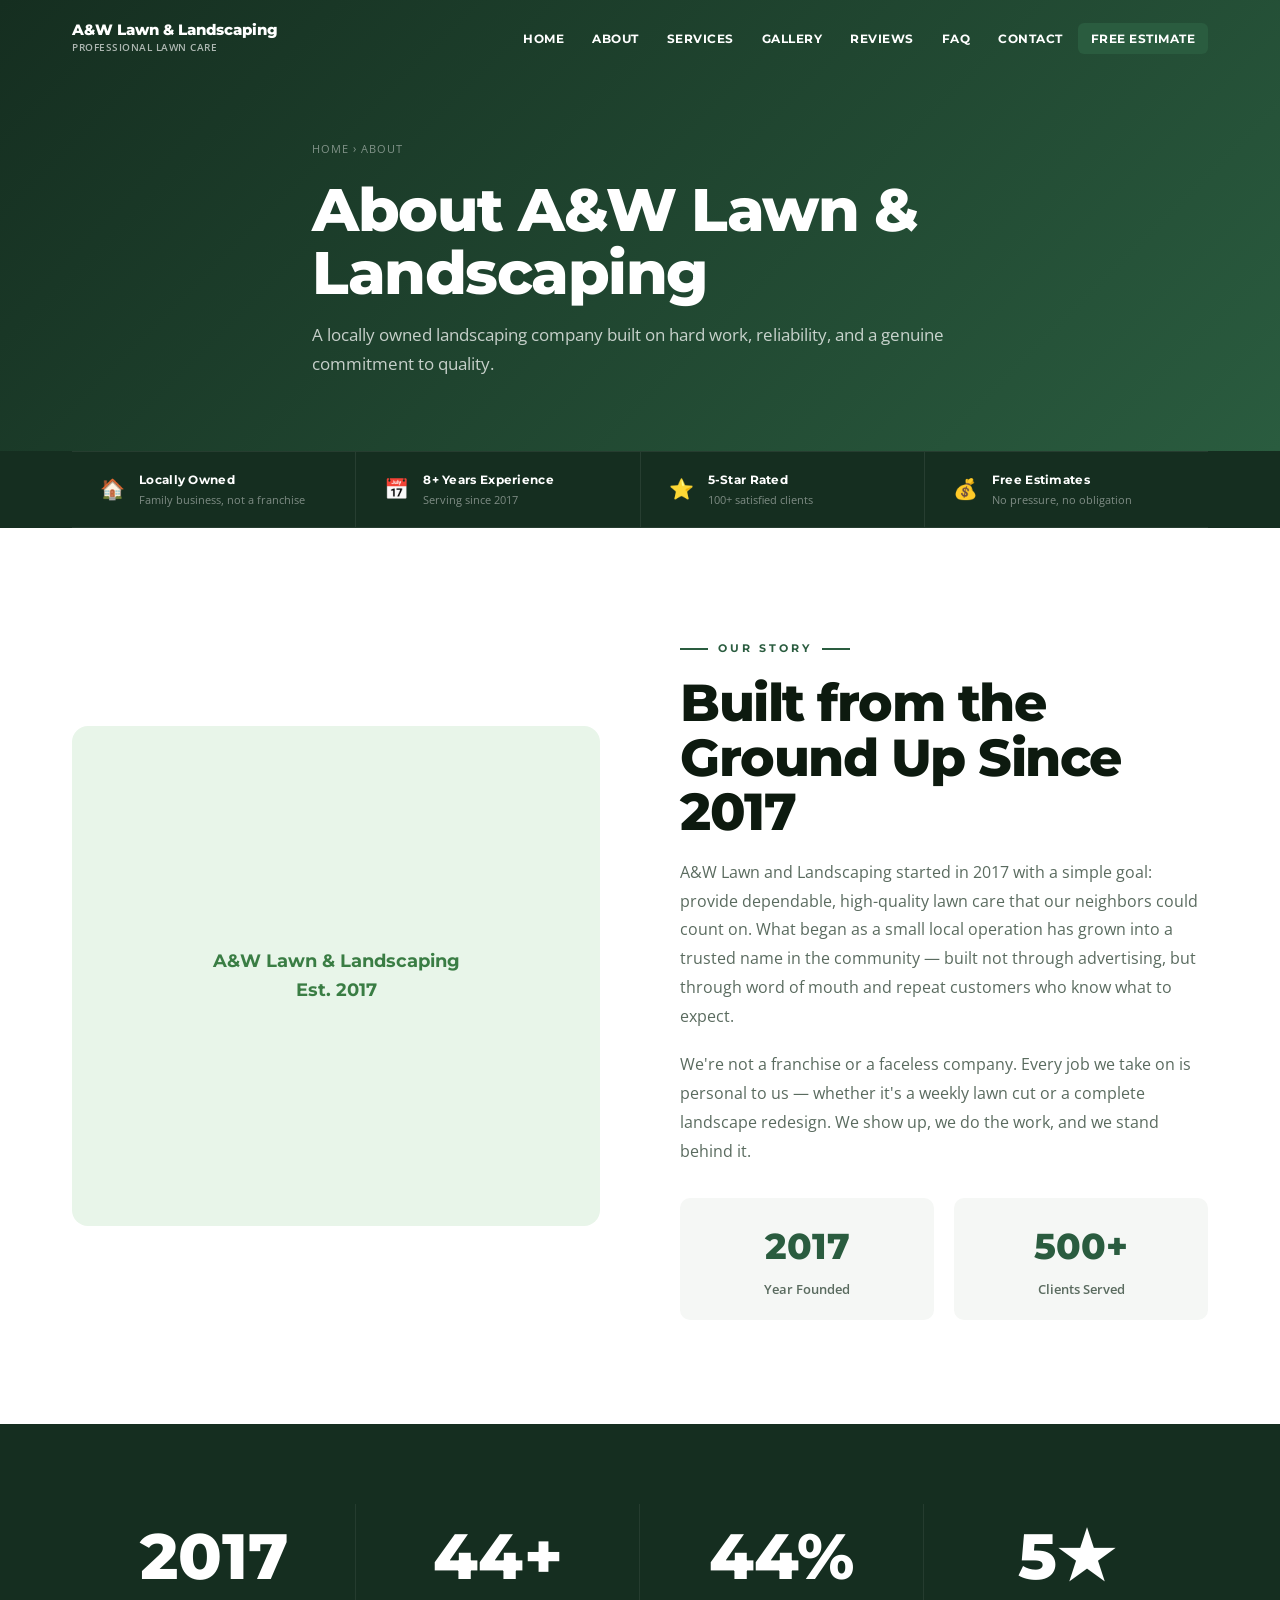
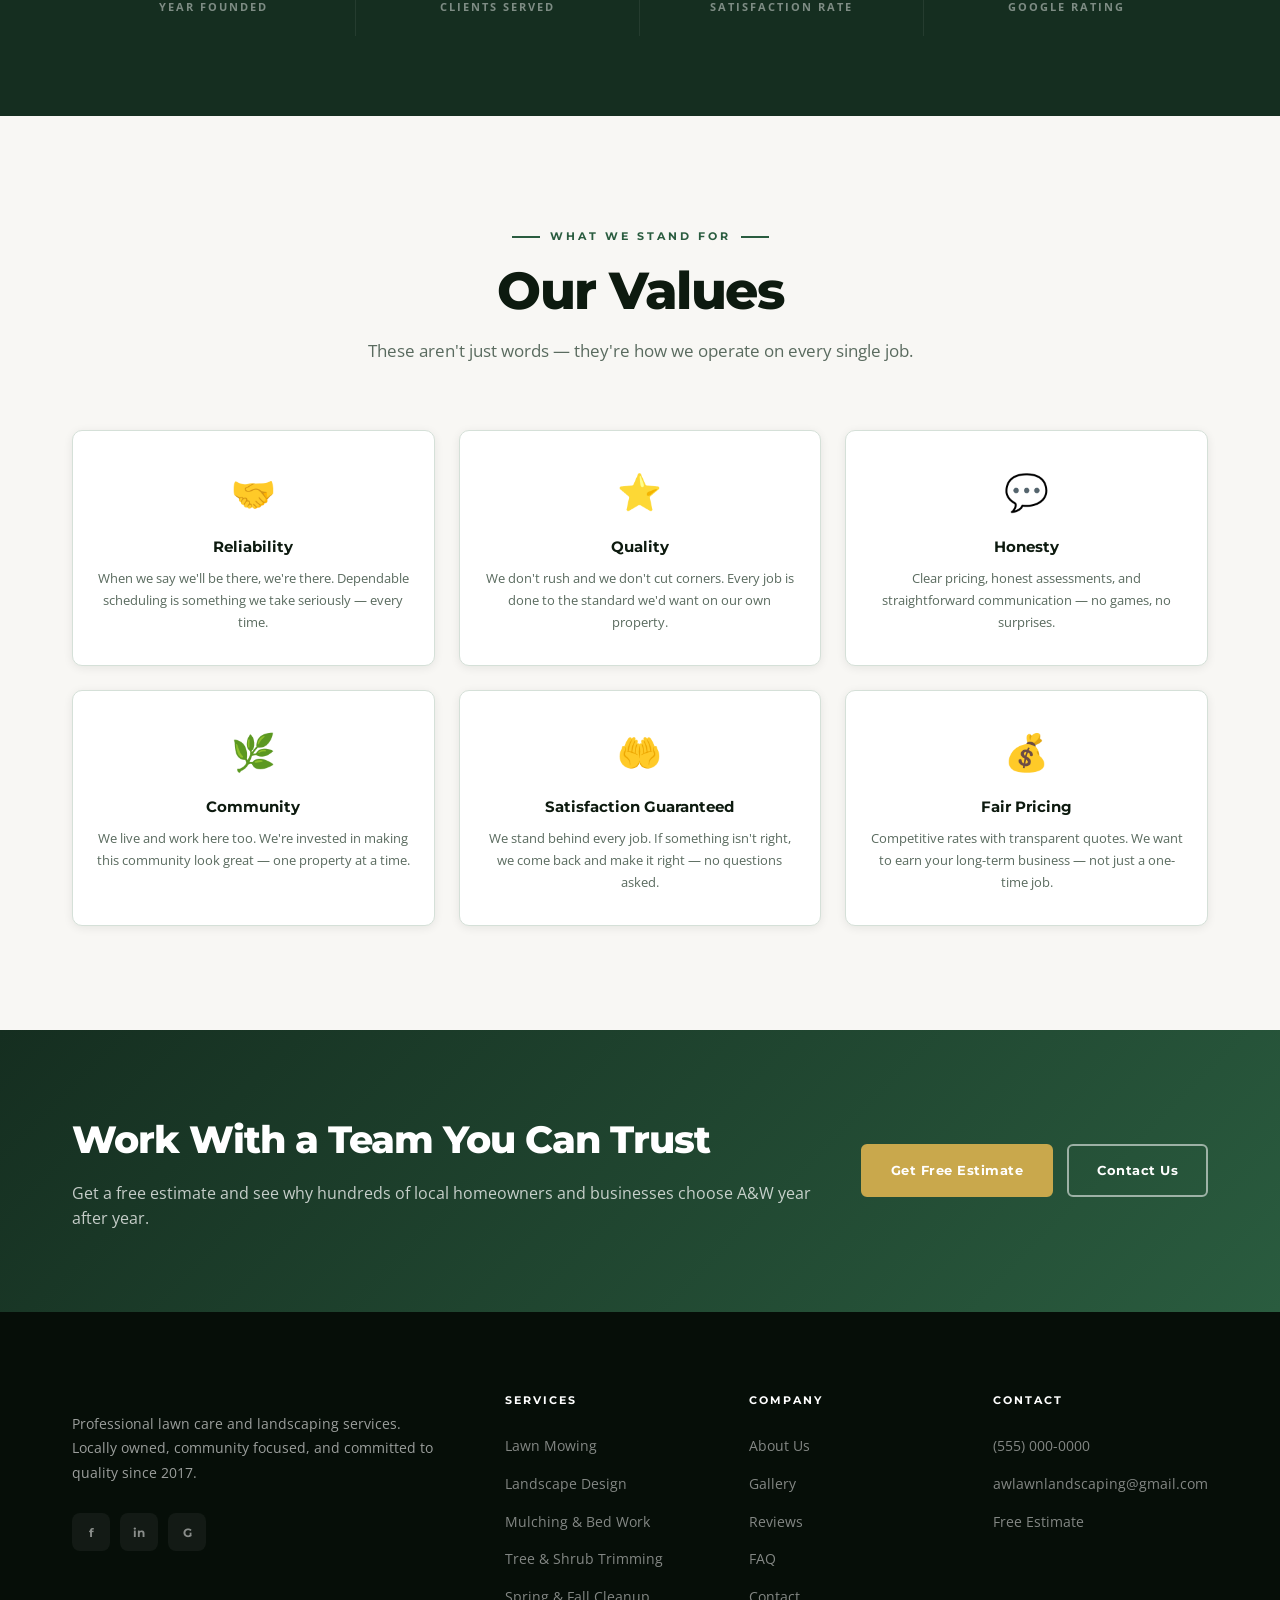
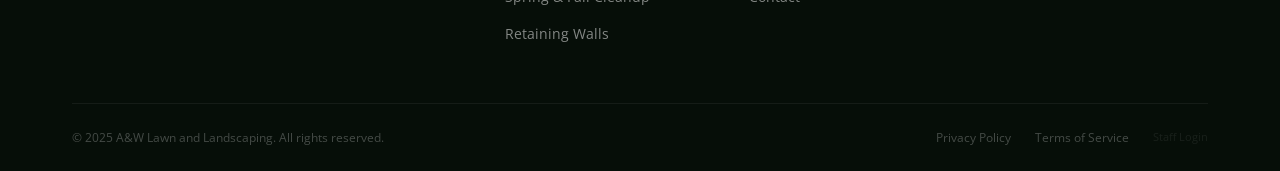
==== aw-lawn-landscaping/about.html @ e7211229 "Add files via upload" ====
<!DOCTYPE html>
<html lang="en">
<head>
  <meta charset="UTF-8"/><meta name="viewport" content="width=device-width, initial-scale=1.0"/>
  <meta name="description" content="Learn about A&W Lawn and Landscaping — locally owned and operated since 2017, serving our community with quality lawn care and landscaping."/>
  <title>About Us | A&W Lawn and Landscaping</title>
  <link rel="stylesheet" href="css/styles.css"/>
  <link rel="preconnect" href="https://fonts.googleapis.com"/>
  <link href="https://fonts.googleapis.com/css2?family=Montserrat:wght@400;500;600;700;800&family=Open+Sans:wght@400;500;600&display=swap" rel="stylesheet"/>
</head>
<body>
<nav class="navbar" id="navbar">
  <div class="nav-container">
    <a href="index.html" class="nav-logo"><img src="images/logo.png" alt="A&W Lawn and Landscaping" class="nav-logo-img" onerror="this.style.display='none'"/><div class="logo-text-wrap"><span class="logo-name">A&amp;W Lawn &amp; Landscaping</span><span class="logo-tagline">Professional Lawn Care</span></div></a>
    <button class="nav-toggle" id="navToggle"><span></span><span></span><span></span></button>
    <ul class="nav-links" id="navLinks">
      <li><a href="index.html">Home</a></li><li><a href="about.html">About</a></li>
      <li><a href="services.html">Services</a></li>
      <li><a href="gallery.html">Gallery</a></li><li><a href="testimonials.html">Reviews</a></li><li><a href="faq.html">FAQ</a></li><li><a href="contact.html">Contact</a></li>
      <li class="nav-cta-link"><a href="estimate.html">Free Estimate</a></li>
    </ul>
  </div>
</nav>

<section class="page-hero">
  <div class="container page-hero-inner">
    <div class="breadcrumb"><a href="index.html">Home</a> › <span>About</span></div>
    <h1>About A&amp;W Lawn &amp; Landscaping</h1>
    <p>A locally owned landscaping company built on hard work, reliability, and a genuine commitment to quality.</p>
  </div>
</section>

<!-- Trust Bar -->
<div class="trust-bar">
  <div class="container">
    <div class="trust-bar-inner">
      <div class="trust-item"><div class="trust-item-icon">🏠</div><div class="trust-item-text"><h4>Locally Owned</h4><p>Family business, not a franchise</p></div></div>
      <div class="trust-item"><div class="trust-item-icon">📅</div><div class="trust-item-text"><h4>8+ Years Experience</h4><p>Serving since 2017</p></div></div>
      <div class="trust-item"><div class="trust-item-icon">⭐</div><div class="trust-item-text"><h4>5-Star Rated</h4><p>100+ satisfied clients</p></div></div>
      <div class="trust-item"><div class="trust-item-icon">💰</div><div class="trust-item-text"><h4>Free Estimates</h4><p>No pressure, no obligation</p></div></div>
    </div>
  </div>
</div>

<!-- Our Story -->
<section class="section">
  <div class="container">
    <div class="about-grid">
      <div class="about-img" style="overflow:hidden;">
        <img src="images/shop.jpg" alt="A&W Lawn and Landscaping team" style="width:100%;height:100%;object-fit:cover;display:block;" onerror="this.parentElement.innerHTML='<div style=\'display:flex;align-items:center;justify-content:center;height:100%;background:#E8F5E9;color:#3A7D44;font-family:Montserrat,sans-serif;font-size:18px;font-weight:700;text-align:center;padding:24px;\'>A&amp;W Lawn &amp; Landscaping<br/>Est. 2017</div>'"/>
      </div>
      <div class="fade-up">
        <span class="section-label">Our Story</span>
        <h2 class="section-title">Built from the Ground Up Since 2017</h2>
        <p style="color:var(--gray-text);line-height:1.8;margin-bottom:20px;">A&amp;W Lawn and Landscaping started in 2017 with a simple goal: provide dependable, high-quality lawn care that our neighbors could count on. What began as a small local operation has grown into a trusted name in the community — built not through advertising, but through word of mouth and repeat customers who know what to expect.</p>
        <p style="color:var(--gray-text);line-height:1.8;margin-bottom:20px;">We're not a franchise or a faceless company. Every job we take on is personal to us — whether it's a weekly lawn cut or a complete landscape redesign. We show up, we do the work, and we stand behind it.</p>
        <div style="display:grid;grid-template-columns:1fr 1fr;gap:20px;margin-top:32px;">
          <div style="background:var(--gray-bg);border-radius:var(--radius);padding:20px;text-align:center;">
            <div style="font-family:var(--font-heading);font-size:36px;font-weight:800;color:var(--primary);">2017</div>
            <div style="font-size:13px;color:var(--gray-text);font-weight:600;margin-top:4px;">Year Founded</div>
          </div>
          <div style="background:var(--gray-bg);border-radius:var(--radius);padding:20px;text-align:center;">
            <div style="font-family:var(--font-heading);font-size:36px;font-weight:800;color:var(--primary);">500+</div>
            <div style="font-size:13px;color:var(--gray-text);font-weight:600;margin-top:4px;">Clients Served</div>
          </div>
        </div>
      </div>
    </div>
  </div>
</section>

<!-- Stats Strip -->
<div class="dark-stats-section">
  <div class="container">
    <div class="dark-stats-grid">
      <div class="dark-stat-item"><div class="dark-stat-num">2017</div><div class="dark-stat-label">Year Founded</div></div>
      <div class="dark-stat-item"><div class="dark-stat-num" data-target="100" data-suffix="+">100+</div><div class="dark-stat-label">Clients Served</div></div>
      <div class="dark-stat-item"><div class="dark-stat-num" data-target="100" data-suffix="%">100%</div><div class="dark-stat-label">Satisfaction Rate</div></div>
      <div class="dark-stat-item"><div class="dark-stat-num">5★</div><div class="dark-stat-label">Google Rating</div></div>
    </div>
  </div>
</div>

<!-- Values -->
<section class="section section-alt">
  <div class="container">
    <div class="text-center fade-up">
      <span class="section-label">What We Stand For</span>
      <h2 class="section-title">Our Values</h2>
      <p class="section-subtitle">These aren't just words — they're how we operate on every single job.</p>
    </div>
    <div class="values-grid">
      <div class="value-card fade-up"><div class="value-icon">🤝</div><h3>Reliability</h3><p>When we say we'll be there, we're there. Dependable scheduling is something we take seriously — every time.</p></div>
      <div class="value-card fade-up"><div class="value-icon">⭐</div><h3>Quality</h3><p>We don't rush and we don't cut corners. Every job is done to the standard we'd want on our own property.</p></div>
      <div class="value-card fade-up"><div class="value-icon">💬</div><h3>Honesty</h3><p>Clear pricing, honest assessments, and straightforward communication — no games, no surprises.</p></div>
      <div class="value-card fade-up"><div class="value-icon">🌿</div><h3>Community</h3><p>We live and work here too. We're invested in making this community look great — one property at a time.</p></div>
      <div class="value-card fade-up"><div class="value-icon">🤲</div><h3>Satisfaction Guaranteed</h3><p>We stand behind every job. If something isn't right, we come back and make it right — no questions asked.</p></div>
      <div class="value-card fade-up"><div class="value-icon">💰</div><h3>Fair Pricing</h3><p>Competitive rates with transparent quotes. We want to earn your long-term business — not just a one-time job.</p></div>
    </div>
  </div>
</section>

<!-- CTA -->
<section class="section estimate-banner">
  <div class="container">
    <div class="estimate-banner-inner">
      <div><h2>Work With a Team You Can Trust</h2><p>Get a free estimate and see why hundreds of local homeowners and businesses choose A&amp;W year after year.</p></div>
      <div class="estimate-banner-actions"><a href="estimate.html" class="btn btn-accent">Get Free Estimate</a><a href="contact.html" class="btn btn-outline-white">Contact Us</a></div>
    </div>
  </div>
</section>

<footer class="footer">
  <div class="container">
    <div class="footer-grid">
      <div class="footer-brand"><div class="nav-logo"><img src="images/logo.png" alt="A&W Lawn and Landscaping" class="footer-logo-img" onerror="this.style.display='none'"/></div><p>Professional lawn care and landscaping services. Locally owned, community focused, and committed to quality since 2017.</p><div class="footer-social"><a href="#" class="social-link">f</a><a href="#" class="social-link">in</a><a href="#" class="social-link">G</a></div></div>
      <div class="footer-col"><h4>Services</h4><ul class="footer-links"><li><a href="services.html">Lawn Mowing</a></li><li><a href="services.html">Landscape Design</a></li><li><a href="services.html">Mulching &amp; Bed Work</a></li><li><a href="services.html">Tree &amp; Shrub Trimming</a></li><li><a href="services.html">Spring &amp; Fall Cleanup</a></li><li><a href="services.html">Retaining Walls</a></li></ul></div>
      <div class="footer-col"><h4>Company</h4><ul class="footer-links"><li><a href="about.html">About Us</a></li><li><a href="gallery.html">Gallery</a></li><li><a href="testimonials.html">Reviews</a></li><li><a href="faq.html">FAQ</a></li><li><a href="contact.html">Contact</a></li></ul></div>
      <div class="footer-col"><h4>Contact</h4><ul class="footer-links"><li><a href="tel:5550000000">(555) 000-0000</a></li><li><a href="mailto:awlawnlandscaping@gmail.com">awlawnlandscaping@gmail.com</a></li><li><a href="estimate.html">Free Estimate</a></li></ul></div>
    </div>
    <div class="footer-bottom"><span>© 2025 A&amp;W Lawn and Landscaping. All rights reserved.</span><div class="footer-bottom-links"><a href="#">Privacy Policy</a><a href="#">Terms of Service</a><a href="admin.html" style="opacity:0.3;font-size:11px;">Staff Login</a></div></div>
  </div>
</footer>
<a href="tel:5550000000" class="mobile-call-btn" aria-label="Call us">📞</a>
<script>
  const navbar=document.getElementById('navbar');window.addEventListener('scroll',()=>{navbar.classList.toggle('scrolled',window.scrollY>50);});
  const navToggle=document.getElementById('navToggle'),navLinks=document.getElementById('navLinks');
  navToggle.addEventListener('click',()=>{navLinks.classList.toggle('open');});
  navLinks.querySelectorAll('a').forEach(l=>{l.addEventListener('click',()=>{navLinks.classList.remove('open');});});
</script>
<script src="js/main.js"></script>
</body>
</html>
---- aw-lawn-landscaping/css/styles.css ----
*,*::before,*::after{box-sizing:border-box;margin:0;padding:0;}
:root{
  --primary:#2A5C3F;
  --primary-dark:#152E20;
  --primary-light:#4A8C5C;
  --primary-pale:#E8F5E9;
  --accent:#C9A84C;
  --dark:#0D1A0F;
  --gray-text:#5A6B5F;
  --gray-border:#D5E0D8;
  --gray-bg:#F5F7F5;
  --off-white:#F8F7F4;
  --white:#FFFFFF;
  --font-heading:'Montserrat',sans-serif;
  --font-body:'Open Sans',sans-serif;
  --shadow-sm:0 2px 10px rgba(13,26,15,0.08);
  --shadow-md:0 6px 28px rgba(13,26,15,0.14);
  --shadow-lg:0 16px 56px rgba(13,26,15,0.22);
  --radius:10px;
  --radius-lg:16px;
  --transition:0.28s ease;
}
html{scroll-behavior:smooth;}
body{font-family:var(--font-body);color:var(--dark);line-height:1.6;overflow-x:hidden;}

/* ===== Utility ===== */
.container{max-width:1200px;margin:0 auto;padding:0 32px;}
.section{padding:104px 0;}
.section-alt{background:var(--off-white);}
.text-center{text-align:center;}
.section-label{
  display:inline-flex;align-items:center;gap:10px;
  font-family:var(--font-heading);font-size:11px;font-weight:700;
  letter-spacing:3px;text-transform:uppercase;color:var(--primary);margin-bottom:18px;
}
.section-label::before,.section-label::after{content:'';display:block;width:28px;height:1.5px;background:currentColor;}
.section-title{
  font-family:var(--font-heading);font-size:clamp(30px,4.5vw,52px);
  font-weight:800;color:var(--dark);margin-bottom:18px;
  line-height:1.05;letter-spacing:-1.5px;
}
.section-subtitle{font-size:17px;color:var(--gray-text);max-width:560px;margin:0 auto 64px;line-height:1.75;}

/* ===== Buttons ===== */
.btn{display:inline-flex;align-items:center;gap:8px;padding:14px 28px;border-radius:6px;font-family:var(--font-heading);font-size:13px;font-weight:700;text-decoration:none;letter-spacing:0.5px;transition:var(--transition);cursor:pointer;border:2px solid transparent;}
.btn-green{background:var(--primary);color:white;border-color:var(--primary);}
.btn-green:hover{background:var(--primary-dark);border-color:var(--primary-dark);transform:translateY(-2px);box-shadow:var(--shadow-md);}
.btn-outline-green{background:transparent;color:var(--primary);border-color:var(--primary);}
.btn-outline-green:hover{background:var(--primary);color:white;}
.btn-outline-white{background:transparent;color:white;border-color:rgba(255,255,255,0.55);}
.btn-outline-white:hover{background:white;color:var(--primary-dark);border-color:white;}
.btn-accent,.btn-gold{background:var(--accent);color:white;border-color:var(--accent);}
.btn-accent:hover,.btn-gold:hover{background:#b8922a;border-color:#b8922a;transform:translateY(-2px);box-shadow:var(--shadow-md);}
.btn-ghost{background:transparent;color:white;border-color:rgba(255,255,255,0.5);}
.btn-ghost:hover{background:white;color:var(--primary-dark);}

/* ===== Navbar ===== */
.navbar{position:fixed;top:0;left:0;right:0;z-index:1000;background:transparent;transition:background 0.3s,box-shadow 0.3s;}
.navbar.scrolled{background:white;box-shadow:var(--shadow-sm);}
.nav-container{max-width:1200px;margin:0 auto;padding:0 32px;display:flex;align-items:center;height:76px;gap:32px;}
.nav-logo{display:flex;align-items:center;gap:12px;text-decoration:none;flex-shrink:0;}
.nav-logo-img{height:44px;width:auto;}
.logo-text-wrap{display:flex;flex-direction:column;}
.logo-name{font-family:var(--font-heading);font-size:15px;font-weight:800;color:white;line-height:1.2;}
.logo-tagline{font-size:10px;color:rgba(255,255,255,0.65);font-weight:600;letter-spacing:0.5px;text-transform:uppercase;}
.navbar.scrolled .logo-name{color:var(--primary-dark);}
.navbar.scrolled .logo-tagline{color:var(--gray-text);}
.nav-links{display:flex;align-items:center;gap:2px;list-style:none;margin-left:auto;}
.nav-links a{font-family:var(--font-heading);font-size:12px;font-weight:700;color:white;text-decoration:none;padding:8px 13px;border-radius:6px;transition:var(--transition);letter-spacing:0.5px;text-transform:uppercase;}
.navbar.scrolled .nav-links a{color:var(--dark);}
.nav-links a:hover{opacity:0.75;}
.navbar.scrolled .nav-links a:hover{background:var(--primary-pale);color:var(--primary);opacity:1;}
.nav-cta-link a{background:var(--primary)!important;color:white!important;border-radius:6px;white-space:nowrap;}
.service-checks{display:flex;flex-wrap:wrap;gap:10px;margin-top:6px;}
.service-check-item{cursor:pointer;}
.service-check-item input[type="checkbox"]{display:none;}
.service-check-item span{
  display:inline-flex;align-items:center;padding:10px 16px;
  border:1.5px solid var(--gray-border);border-radius:6px;
  font-family:var(--font-heading);font-size:12px;font-weight:700;
  color:var(--gray-text);background:white;
  transition:all 0.2s ease;user-select:none;letter-spacing:0.3px;
}
.service-check-item span:hover{border-color:var(--primary);color:var(--primary);}
.service-check-item input[type="checkbox"]:checked+span{background:var(--primary);color:white;border-color:var(--primary);}
.nav-cta-link a:hover{background:var(--primary-dark)!important;opacity:1!important;}
.nav-toggle{display:none;flex-direction:column;gap:5px;background:none;border:none;cursor:pointer;padding:4px;margin-left:auto;}
.nav-toggle span{display:block;width:24px;height:2px;background:white;border-radius:2px;transition:var(--transition);}
.navbar.scrolled .nav-toggle span{background:var(--dark);}

/* ===== HERO — full screen premium ===== */
.hero{
  position:relative;min-height:100vh;display:flex;align-items:center;
  overflow:hidden;background:var(--primary-dark);
}
.hero-bg-img{
  position:absolute;inset:0;width:100%;height:100%;
  object-fit:cover;object-position:center 65%;z-index:0;
}
.hero-overlay{
  position:absolute;inset:0;z-index:1;
  background:linear-gradient(160deg,rgba(8,18,10,0.72) 0%,rgba(21,46,32,0.55) 100%);
}
.hero-inner{padding:140px 0 100px;position:relative;z-index:2;}
.hero-eyebrow{
  font-family:var(--font-heading);font-size:11px;font-weight:700;letter-spacing:4px;
  text-transform:uppercase;color:var(--accent);margin-bottom:28px;
  display:flex;align-items:center;gap:14px;
}
.hero-eyebrow::before{content:'';display:block;width:36px;height:1.5px;background:var(--accent);}
.hero-display{
  font-family:var(--font-heading);font-size:clamp(56px,8.5vw,108px);
  font-weight:800;color:white;line-height:0.93;letter-spacing:-3px;margin-bottom:32px;
}
.hero-display span{color:#90D4A0;display:block;}
.hero-body{font-size:18px;color:rgba(255,255,255,0.78);line-height:1.75;margin-bottom:44px;max-width:480px;}
.hero-cta-row{display:flex;gap:14px;flex-wrap:wrap;}

/* ===== Page Hero ===== */
.page-hero{background:linear-gradient(135deg,var(--primary-dark) 0%,var(--primary) 100%);padding:140px 0 72px;overflow:visible;}
.page-hero-inner{max-width:720px;}
.breadcrumb{font-size:11px;color:rgba(255,255,255,0.45);margin-bottom:20px;letter-spacing:1px;text-transform:uppercase;}
.breadcrumb a{color:rgba(255,255,255,0.45);text-decoration:none;}
.breadcrumb a:hover{color:white;}
.page-hero h1{font-family:var(--font-heading);font-size:clamp(36px,5vw,60px);font-weight:800;color:white;margin-bottom:16px;line-height:1.05;letter-spacing:-1.5px;}
.page-hero p{font-size:17px;color:rgba(255,255,255,0.75);line-height:1.75;}

/* ===== Trust Bar ===== */
.trust-bar{background:var(--primary-dark);}
.trust-bar-inner{display:flex;align-items:stretch;border-top:1px solid rgba(255,255,255,0.07);border-bottom:1px solid rgba(255,255,255,0.07);}
.trust-item{flex:1;display:flex;align-items:center;gap:14px;padding:18px 28px;border-right:1px solid rgba(255,255,255,0.08);}
.trust-item:last-child{border-right:none;}
.trust-item-icon{font-size:20px;flex-shrink:0;}
.trust-item-text h4{font-family:var(--font-heading);font-size:12px;font-weight:700;color:white;margin-bottom:2px;letter-spacing:0.3px;}
.trust-item-text p{font-size:11px;color:rgba(255,255,255,0.45);}

/* ===== Services Showcase — split full-width ===== */
.showcase-item{display:grid;grid-template-columns:1.2fr 1fr;min-height:300px;border-bottom:1px solid var(--gray-border);}
.showcase-item.reverse{grid-template-columns:1fr 1.2fr;}
.showcase-item.reverse .showcase-img{order:2;}
.showcase-item.reverse .showcase-content{order:1;}
.showcase-img{overflow:hidden;position:relative;}
.showcase-img img{width:100%;height:100%;object-fit:cover;display:block;transition:transform 0.7s ease;}
.showcase-item:hover .showcase-img img{transform:scale(1.06);}
.showcase-content{
  padding:56px 64px;display:flex;flex-direction:column;
  justify-content:center;background:white;position:relative;overflow:hidden;
}
.showcase-content::after{
  content:attr(data-num);position:absolute;bottom:-40px;right:-10px;
  font-family:var(--font-heading);font-size:180px;font-weight:800;
  color:rgba(42,92,63,0.04);line-height:1;pointer-events:none;
}
.showcase-num{
  font-family:var(--font-heading);font-size:11px;font-weight:700;
  letter-spacing:3px;text-transform:uppercase;color:var(--accent);margin-bottom:16px;
}
.showcase-content h3{
  font-family:var(--font-heading);font-size:clamp(22px,2.5vw,32px);
  font-weight:800;color:var(--dark);margin-bottom:16px;
  line-height:1.15;letter-spacing:-0.5px;
}
.showcase-content p{font-size:15px;color:var(--gray-text);line-height:1.8;margin-bottom:28px;}
.showcase-link{
  display:inline-flex;align-items:center;gap:10px;color:var(--primary);
  font-family:var(--font-heading);font-size:11px;font-weight:700;
  letter-spacing:2px;text-transform:uppercase;text-decoration:none;
  border-bottom:1.5px solid var(--primary);padding-bottom:3px;
  width:fit-content;transition:gap 0.25s,color 0.25s;
}
.showcase-link:hover{gap:16px;color:var(--primary-dark);}

/* ===== Dark Stats ===== */
.dark-stats-section{background:var(--primary-dark);padding:80px 0;}
.dark-stats-grid{display:grid;grid-template-columns:repeat(4,1fr);}
.dark-stat-item{text-align:center;padding:20px 24px;border-right:1px solid rgba(255,255,255,0.07);}
.dark-stat-item:last-child{border-right:none;}
.dark-stat-num{
  font-family:var(--font-heading);font-size:clamp(44px,5vw,68px);
  font-weight:800;color:white;line-height:1;margin-bottom:10px;
}
.dark-stat-label{font-size:11px;color:rgba(255,255,255,0.45);font-weight:700;letter-spacing:2px;text-transform:uppercase;}

/* ===== Editorial Gallery Grid ===== */
.editorial-grid{
  display:grid;
  grid-template-columns:3fr 2fr 2fr;
  grid-template-rows:280px 220px;
  gap:10px;margin-top:60px;
}
.eg-tall{grid-column:1;grid-row:1/3;border-radius:var(--radius-lg);overflow:hidden;position:relative;}
.eg-tr{grid-column:2;grid-row:1;border-radius:var(--radius-lg);overflow:hidden;position:relative;}
.eg-mr{grid-column:3;grid-row:1;border-radius:var(--radius-lg);overflow:hidden;position:relative;}
.eg-br{grid-column:2/4;grid-row:2;border-radius:var(--radius-lg);overflow:hidden;position:relative;}
.editorial-grid>div img{width:100%;height:100%;object-fit:cover;display:block;transition:transform 0.6s ease;}
.editorial-grid>div:hover img{transform:scale(1.06);}
.eg-overlay{
  position:absolute;inset:0;
  background:linear-gradient(to top,rgba(21,46,32,0.65) 0%,transparent 55%);
  opacity:0;transition:var(--transition);display:flex;align-items:flex-end;padding:18px 20px;
}
.editorial-grid>div:hover .eg-overlay{opacity:1;}
.eg-overlay span{font-family:var(--font-heading);font-size:12px;font-weight:700;color:white;letter-spacing:1px;text-transform:uppercase;}

/* ===== Pull Quote Testimonial ===== */
.pull-testimonial-section{background:var(--primary-dark);padding:104px 0;position:relative;overflow:hidden;}
.pull-testimonial-section::before{
  content:'\201C';position:absolute;top:-80px;left:50%;transform:translateX(-50%);
  font-size:500px;font-family:Georgia,serif;color:rgba(255,255,255,0.03);line-height:1;pointer-events:none;
}
.pull-q-inner{max-width:840px;margin:0 auto;text-align:center;position:relative;z-index:1;}
.pull-q-stars{color:#F59E0B;font-size:18px;letter-spacing:4px;margin-bottom:32px;}
.pull-q-text{
  font-size:clamp(20px,2.8vw,30px);color:rgba(255,255,255,0.92);font-style:italic;
  line-height:1.7;margin-bottom:40px;font-weight:400;
}
.pull-q-cite{font-family:var(--font-heading);font-size:11px;font-weight:700;letter-spacing:3px;text-transform:uppercase;color:rgba(255,255,255,0.38);}
.mini-reviews-grid{display:grid;grid-template-columns:repeat(3,1fr);gap:20px;margin-top:64px;}
.mini-review-card{background:rgba(255,255,255,0.05);border:1px solid rgba(255,255,255,0.08);border-radius:var(--radius-lg);padding:28px;}
.mini-review-card .rvw-stars{color:#F59E0B;font-size:12px;margin-bottom:14px;letter-spacing:2px;}
.mini-review-card p{font-size:14px;color:rgba(255,255,255,0.72);line-height:1.75;font-style:italic;margin-bottom:20px;}
.mini-review-card .rvw-author{display:flex;align-items:center;gap:12px;}
.mini-review-card .rvw-av{width:36px;height:36px;border-radius:50%;background:rgba(255,255,255,0.1);color:white;font-family:var(--font-heading);font-size:13px;font-weight:700;display:flex;align-items:center;justify-content:center;flex-shrink:0;}
.mini-review-card .rvw-author h5{font-family:var(--font-heading);font-size:13px;font-weight:700;color:white;margin-bottom:2px;}
.mini-review-card .rvw-author p{font-size:11px;color:rgba(255,255,255,0.38);font-style:normal;margin-bottom:0;}

/* ===== Premium CTA ===== */
.cta-section-premium{position:relative;overflow:hidden;padding:104px 0;background:linear-gradient(135deg,var(--primary-dark) 0%,var(--primary) 100%);}
.cta-section-premium::before{content:'';position:absolute;inset:0;background:url('https://images.pexels.com/photos/1453499/pexels-photo-1453499.jpeg?auto=compress&cs=tinysrgb&w=800') center/cover no-repeat;opacity:0.1;}
.cta-inner{position:relative;display:flex;align-items:center;justify-content:space-between;gap:48px;}
.cta-text h2{font-family:var(--font-heading);font-size:clamp(28px,4vw,50px);font-weight:800;color:white;margin-bottom:12px;letter-spacing:-1.5px;line-height:1.05;}
.cta-text p{font-size:17px;color:rgba(255,255,255,0.72);}
.cta-actions{display:flex;gap:14px;flex-shrink:0;flex-wrap:wrap;}

/* ===== Estimate Banner (alternate pages) ===== */
.estimate-banner{background:linear-gradient(135deg,var(--primary-dark) 0%,var(--primary) 100%);padding:80px 0;}
.estimate-banner-inner{display:flex;align-items:center;justify-content:space-between;gap:40px;}
.estimate-banner h2{font-family:var(--font-heading);font-size:clamp(24px,3vw,38px);font-weight:800;color:white;margin-bottom:10px;letter-spacing:-1px;}
.estimate-banner p{font-size:16px;color:rgba(255,255,255,0.75);}
.estimate-banner-actions{display:flex;gap:14px;flex-shrink:0;flex-wrap:wrap;}

/* ===== Why Choose Us ===== */
.why-grid{display:grid;grid-template-columns:1fr 1fr;gap:80px;align-items:center;}
.why-list{display:flex;flex-direction:column;gap:28px;margin-top:36px;}
.why-item{display:flex;gap:18px;align-items:flex-start;}
.why-icon{width:48px;height:48px;border-radius:12px;background:var(--primary-pale);display:flex;align-items:center;justify-content:center;font-size:20px;flex-shrink:0;}
.why-check{
  width:28px;height:28px;border-radius:50%;background:var(--primary);
  color:white;font-size:13px;font-weight:800;flex-shrink:0;
  display:flex;align-items:center;justify-content:center;margin-top:2px;
}
.why-item h4{font-family:var(--font-heading);font-size:14px;font-weight:700;color:var(--dark);margin-bottom:5px;}
.why-item p{font-size:14px;color:var(--gray-text);line-height:1.65;}
.why-img-wrap{position:relative;}
.why-img-main{border-radius:var(--radius-lg);overflow:hidden;height:520px;}
.why-img-badge{position:absolute;bottom:-24px;left:-24px;background:var(--accent);color:white;border-radius:var(--radius);padding:20px 28px;box-shadow:var(--shadow-lg);text-align:center;}
.why-img-badge .num{font-family:var(--font-heading);font-size:42px;font-weight:800;line-height:1;}
.why-img-badge .label{font-size:10px;font-weight:700;letter-spacing:2px;opacity:0.85;margin-top:4px;text-transform:uppercase;}

/* ===== Process Steps ===== */
.process-steps-v2{display:grid;grid-template-columns:repeat(4,1fr);gap:0 0;margin-top:64px;position:relative;}
.process-steps-v2::before{content:'';position:absolute;top:27px;left:calc(12.5% + 28px);right:calc(12.5% + 28px);height:1px;background:var(--gray-border);z-index:0;}
.process-step-v2{text-align:center;padding:0 20px;}
.step-circle{width:52px;height:52px;border-radius:50%;background:var(--primary);color:white;font-family:var(--font-heading);font-size:18px;font-weight:800;display:flex;align-items:center;justify-content:center;margin:0 auto 20px;position:relative;z-index:1;box-shadow:0 0 0 6px white,0 0 0 7px var(--primary-pale);}
.process-step-v2 h3{font-family:var(--font-heading);font-size:15px;font-weight:700;color:var(--dark);margin-bottom:10px;}
.process-step-v2 p{font-size:13px;color:var(--gray-text);line-height:1.7;}

/* ===== Forms ===== */
.form-grid{display:grid;grid-template-columns:1fr 1fr;gap:20px;}
.form-group{display:flex;flex-direction:column;gap:6px;}
.form-group.full{grid-column:1/-1;}
.form-group label{font-family:var(--font-heading);font-size:11px;font-weight:700;color:var(--dark);text-transform:uppercase;letter-spacing:0.5px;}
.form-group input,.form-group select,.form-group textarea{padding:13px 16px;border:1.5px solid var(--gray-border);border-radius:8px;font-family:var(--font-body);font-size:14px;color:var(--dark);background:white;transition:var(--transition);outline:none;}
.form-group input:focus,.form-group select:focus,.form-group textarea:focus{border-color:var(--primary);box-shadow:0 0 0 3px rgba(42,92,63,0.1);}
.form-group textarea{resize:vertical;min-height:120px;}

/* ===== Contact ===== */
.contact-grid{display:grid;grid-template-columns:1fr 1fr;gap:80px;align-items:start;}
.contact-info{display:flex;flex-direction:column;gap:24px;margin-top:36px;}
.contact-item{display:flex;gap:16px;align-items:flex-start;}
.contact-icon{width:44px;height:44px;border-radius:10px;background:var(--primary-pale);display:flex;align-items:center;justify-content:center;font-size:20px;flex-shrink:0;}
.contact-item h4{font-family:var(--font-heading);font-size:12px;font-weight:700;color:var(--dark);margin-bottom:4px;text-transform:uppercase;letter-spacing:0.5px;}
.contact-item p,.contact-item a{font-size:14px;color:var(--gray-text);text-decoration:none;line-height:1.6;}
.contact-item a:hover{color:var(--primary);}

/* ===== About ===== */
.about-grid{display:grid;grid-template-columns:1fr 1fr;gap:80px;align-items:center;}
.about-img{border-radius:var(--radius-lg);overflow:hidden;height:500px;background:var(--gray-bg);}
.values-grid{display:grid;grid-template-columns:repeat(3,1fr);gap:24px;margin-top:48px;}
.value-card{text-align:center;background:white;border-radius:var(--radius);padding:32px 20px;border:1px solid var(--gray-border);box-shadow:var(--shadow-sm);}
.value-icon{font-size:36px;margin-bottom:14px;}
.value-card h3{font-family:var(--font-heading);font-size:15px;font-weight:700;color:var(--dark);margin-bottom:8px;}
.value-card p{font-size:13px;color:var(--gray-text);line-height:1.7;}

/* ===== FAQ ===== */
.faq-list{display:flex;flex-direction:column;gap:10px;margin-top:64px;max-width:760px;margin-left:auto;margin-right:auto;}
.faq-item{background:white;border:1px solid var(--gray-border);border-radius:var(--radius);overflow:hidden;}
.faq-question{width:100%;background:none;border:none;text-align:left;padding:22px 28px;font-family:var(--font-heading);font-size:14px;font-weight:700;color:var(--dark);cursor:pointer;display:flex;justify-content:space-between;align-items:center;gap:16px;transition:var(--transition);}
.faq-question:hover{color:var(--primary);}
.faq-icon{font-size:22px;font-weight:300;flex-shrink:0;transition:transform 0.25s;}
.faq-answer{max-height:0;overflow:hidden;transition:max-height 0.35s ease;}
.faq-answer p{padding:0 28px 22px;font-size:14px;color:var(--gray-text);line-height:1.8;}
.faq-item.open .faq-icon{transform:rotate(45deg);}

/* ===== Gallery Page ===== */
.gallery-filter{display:flex;gap:10px;flex-wrap:wrap;justify-content:center;margin-bottom:48px;}
.filter-btn{padding:9px 22px;border:1.5px solid var(--gray-border);border-radius:24px;background:white;font-family:var(--font-heading);font-size:11px;font-weight:700;letter-spacing:1px;text-transform:uppercase;color:var(--gray-text);cursor:pointer;transition:var(--transition);}
.filter-btn:hover,.filter-btn.active{background:var(--primary);color:white;border-color:var(--primary);}
.gallery-full-grid{display:grid;grid-template-columns:repeat(3,1fr);gap:14px;}
.gallery-full-item{position:relative;border-radius:var(--radius);overflow:hidden;aspect-ratio:4/3;background:var(--gray-bg);cursor:pointer;}
.gallery-full-item img{width:100%;height:100%;object-fit:cover;transition:transform 0.4s ease;}
.gallery-full-item:hover img{transform:scale(1.06);}
.gallery-full-overlay{position:absolute;inset:0;background:rgba(21,46,32,0.65);display:flex;flex-direction:column;align-items:center;justify-content:center;gap:8px;opacity:0;transition:var(--transition);}
.gallery-full-item:hover .gallery-full-overlay{opacity:1;}
.gallery-full-overlay h4{font-family:var(--font-heading);font-size:14px;font-weight:700;color:white;}
.gallery-full-overlay p{font-size:12px;color:rgba(255,255,255,0.75);}
.gallery-empty{text-align:center;padding:80px 0;color:var(--gray-text);}
.gallery-empty svg{opacity:0.25;margin-bottom:16px;}
.gallery-empty p{font-size:16px;}

/* ===== Lightbox ===== */
.lightbox{position:fixed;inset:0;background:rgba(0,0,0,0.94);z-index:9999;display:flex;align-items:center;justify-content:center;opacity:0;pointer-events:none;transition:opacity 0.3s;}
.lightbox.active{opacity:1;pointer-events:all;}
.lightbox-img{max-width:90vw;max-height:80vh;border-radius:var(--radius);object-fit:contain;}
.lightbox-close{position:absolute;top:24px;right:24px;background:rgba(255,255,255,0.1);border:none;color:white;width:44px;height:44px;border-radius:50%;font-size:20px;cursor:pointer;display:flex;align-items:center;justify-content:center;transition:var(--transition);}
.lightbox-close:hover{background:rgba(255,255,255,0.2);}
.lightbox-nav{position:absolute;top:50%;transform:translateY(-50%);background:rgba(255,255,255,0.1);border:none;color:white;width:52px;height:52px;border-radius:50%;font-size:24px;cursor:pointer;display:flex;align-items:center;justify-content:center;transition:var(--transition);}
.lightbox-nav:hover{background:rgba(255,255,255,0.2);}
.lightbox-prev{left:20px;}.lightbox-next{right:20px;}
.lightbox-caption{position:absolute;bottom:24px;left:50%;transform:translateX(-50%);text-align:center;color:white;}
.lightbox-caption h4{font-family:var(--font-heading);font-size:15px;font-weight:700;margin-bottom:4px;}
.lightbox-caption p{font-size:12px;color:rgba(255,255,255,0.6);}
.lightbox-dots{display:flex;gap:8px;justify-content:center;margin-top:8px;}
.lightbox-dot{width:7px;height:7px;border-radius:50%;background:rgba(255,255,255,0.3);cursor:pointer;transition:var(--transition);}
.lightbox-dot.active{background:white;}

/* ===== Testimonials (inner pages) ===== */
.testimonials-grid{display:grid;grid-template-columns:repeat(3,1fr);gap:24px;margin-top:48px;}
.testimonial-card{background:white;border-radius:var(--radius-lg);padding:28px;border:1px solid var(--gray-border);box-shadow:var(--shadow-sm);}
.testimonial-stars{color:#F59E0B;font-size:13px;margin-bottom:14px;letter-spacing:2px;}
.testimonial-text{font-size:14px;color:var(--gray-text);line-height:1.8;margin-bottom:22px;font-style:italic;}
.testimonial-author{display:flex;align-items:center;gap:12px;}
.testimonial-avatar{width:40px;height:40px;border-radius:50%;background:var(--primary);color:white;display:flex;align-items:center;justify-content:center;font-family:var(--font-heading);font-size:14px;font-weight:700;flex-shrink:0;}
.testimonial-author h4{font-family:var(--font-heading);font-size:14px;font-weight:700;color:var(--dark);margin-bottom:2px;}
.testimonial-author p{font-size:11px;color:var(--gray-text);}
.testimonials-layout{display:grid;grid-template-columns:1.4fr 1fr;gap:24px;margin-top:48px;}
.testimonial-card-dark{background:var(--primary-dark);border-radius:var(--radius-lg);padding:40px;display:flex;flex-direction:column;position:relative;overflow:hidden;}
.testimonial-card-dark::before{content:'\201C';position:absolute;top:-40px;right:16px;font-size:200px;font-family:Georgia,serif;color:rgba(255,255,255,0.05);line-height:1;pointer-events:none;}
.testimonial-card-dark .testimonial-stars{color:#F59E0B;font-size:16px;margin-bottom:20px;}
.testimonial-card-dark .testimonial-text{font-size:17px;color:rgba(255,255,255,0.9);line-height:1.8;font-style:italic;margin-bottom:28px;flex:1;}
.testimonial-card-dark .testimonial-avatar{background:rgba(255,255,255,0.1);color:white;}
.testimonial-card-dark .testimonial-author h4{color:white;}
.testimonial-card-dark .testimonial-author p{color:rgba(255,255,255,0.45);}
.testimonials-stack{display:flex;flex-direction:column;gap:20px;}

/* ===== Footer ===== */
.footer{background:#060E08;color:rgba(255,255,255,0.6);padding:80px 0 0;}
.footer-grid{display:grid;grid-template-columns:2fr 1fr 1fr 1fr;gap:56px;padding-bottom:56px;border-bottom:1px solid rgba(255,255,255,0.06);}
.footer-brand p{font-size:14px;line-height:1.75;margin-top:20px;margin-bottom:28px;}
.footer-logo-img{height:44px;width:auto;filter:brightness(0) invert(1);}
.footer-social{display:flex;gap:10px;}
.social-link{width:38px;height:38px;border-radius:8px;background:rgba(255,255,255,0.05);display:flex;align-items:center;justify-content:center;color:rgba(255,255,255,0.5);font-size:12px;font-weight:700;text-decoration:none;transition:var(--transition);font-family:var(--font-heading);}
.social-link:hover{background:var(--primary);color:white;}
.footer-col h4{font-family:var(--font-heading);font-size:11px;font-weight:700;color:white;letter-spacing:2px;text-transform:uppercase;margin-bottom:24px;}
.footer-links{list-style:none;display:flex;flex-direction:column;gap:12px;}
.footer-links a{color:rgba(255,255,255,0.5);text-decoration:none;font-size:14px;transition:var(--transition);}
.footer-links a:hover{color:rgba(255,255,255,0.9);padding-left:4px;}
.footer-bottom{display:flex;align-items:center;justify-content:space-between;padding:24px 0;font-size:12px;color:rgba(255,255,255,0.25);}
.footer-bottom-links{display:flex;gap:24px;}
.footer-bottom-links a{color:rgba(255,255,255,0.25);text-decoration:none;transition:var(--transition);}
.footer-bottom-links a:hover{color:rgba(255,255,255,0.6);}

/* ===== Mobile Call Button ===== */
.mobile-call-btn{display:none;position:fixed;bottom:24px;right:24px;width:56px;height:56px;background:var(--primary);color:white;border-radius:50%;font-size:22px;text-decoration:none;align-items:center;justify-content:center;box-shadow:var(--shadow-md);z-index:999;transition:var(--transition);}
.mobile-call-btn:hover{background:var(--primary-dark);transform:scale(1.05);}

/* ===== Scroll Animations ===== */
.fade-up{opacity:0;transform:translateY(36px);transition:opacity 0.72s ease,transform 0.72s ease;}
.fade-up.visible{opacity:1;transform:translateY(0);}

/* ===== Admin ===== */
.admin-layout{display:grid;grid-template-columns:260px 1fr;min-height:100vh;}
.admin-sidebar{background:var(--primary-dark);color:white;padding:32px 24px;}
.admin-sidebar h3{font-family:var(--font-heading);font-size:16px;font-weight:800;margin-bottom:32px;}
.admin-nav{list-style:none;display:flex;flex-direction:column;gap:4px;}
.admin-nav a{display:block;padding:10px 14px;border-radius:8px;color:rgba(255,255,255,0.7);text-decoration:none;font-size:14px;font-weight:600;font-family:var(--font-heading);transition:var(--transition);}
.admin-nav a:hover,.admin-nav a.active{background:rgba(255,255,255,0.1);color:white;}
.admin-content{padding:40px;background:var(--gray-bg);}
.admin-card{background:white;border-radius:var(--radius);padding:28px;border:1px solid var(--gray-border);margin-bottom:24px;}
.admin-card h2{font-family:var(--font-heading);font-size:20px;font-weight:700;color:var(--dark);margin-bottom:20px;}
.upload-zone{border:2px dashed var(--gray-border);border-radius:var(--radius);padding:48px;text-align:center;cursor:pointer;transition:var(--transition);}
.upload-zone:hover,.upload-zone.drag-over{border-color:var(--primary);background:var(--primary-pale);}
.upload-zone p{color:var(--gray-text);font-size:14px;margin-top:8px;}
.upload-zone strong{font-family:var(--font-heading);color:var(--dark);}
.post-grid{display:grid;grid-template-columns:repeat(3,1fr);gap:20px;margin-top:24px;}
.post-card{background:white;border-radius:var(--radius);overflow:hidden;border:1px solid var(--gray-border);box-shadow:var(--shadow-sm);}
.post-card img{width:100%;height:160px;object-fit:cover;}
.post-card-body{padding:16px;}
.post-card-body h4{font-family:var(--font-heading);font-size:14px;font-weight:700;color:var(--dark);margin-bottom:4px;}
.post-card-body p{font-size:12px;color:var(--gray-text);}
.post-card-actions{display:flex;gap:8px;margin-top:12px;}
.btn-sm{padding:6px 14px;font-size:12px;border-radius:6px;font-family:var(--font-heading);font-weight:700;cursor:pointer;border:none;}
.btn-danger{background:#EF4444;color:white;}
.btn-danger:hover{background:#DC2626;}
#loginOverlay{position:fixed;inset:0;background:linear-gradient(135deg,var(--primary-dark),var(--primary));display:flex;align-items:center;justify-content:center;z-index:9999;}
.login-box{background:white;border-radius:20px;padding:52px 44px;width:100%;max-width:420px;box-shadow:var(--shadow-lg);text-align:center;}
.login-box h2{font-family:var(--font-heading);font-size:22px;font-weight:800;color:var(--dark);margin-bottom:8px;}
.login-box p{font-size:14px;color:var(--gray-text);margin-bottom:28px;}
.login-error{color:#EF4444;font-size:13px;margin-top:12px;display:none;}

/* ===== Responsive ===== */
@media(max-width:1024px){
  .showcase-item,.showcase-item.reverse{grid-template-columns:1fr;}
  .showcase-item.reverse .showcase-img,.showcase-item.reverse .showcase-content{order:unset;}
  .showcase-img{height:300px;}
  .showcase-content{padding:40px;}
  .dark-stats-grid{grid-template-columns:1fr 1fr;}
  .dark-stat-item:nth-child(2){border-right:none;}
  .dark-stat-item:nth-child(3){border-top:1px solid rgba(255,255,255,0.07);}
  .dark-stat-item:nth-child(4){border-right:none;border-top:1px solid rgba(255,255,255,0.07);}
  .editorial-grid{grid-template-columns:1fr 1fr;grid-template-rows:220px 220px 180px;}
  .eg-tall{grid-column:1;grid-row:1/3;}
  .eg-tr{grid-column:2;grid-row:1;}
  .eg-mr{grid-column:2;grid-row:2;}
  .eg-br{grid-column:1/3;grid-row:3;}
  .mini-reviews-grid{grid-template-columns:1fr 1fr;}
  .footer-grid{grid-template-columns:1fr 1fr;gap:36px;}
  .why-grid{grid-template-columns:1fr;}
  .why-img-wrap{display:none;}
  .about-grid{grid-template-columns:1fr;}
  .about-img{display:none;}
  .contact-grid{grid-template-columns:1fr;}
  .process-steps-v2{grid-template-columns:1fr 1fr;row-gap:56px;}
  .process-steps-v2::before{display:none;}
  .values-grid{grid-template-columns:1fr 1fr;}
  .credential-row{grid-template-columns:1fr 1fr;}
  .credential-item:nth-child(2){border-right:none;}
  .credential-item:nth-child(3){border-top:1px solid var(--gray-border);}
  .credential-item:nth-child(4){border-right:none;border-top:1px solid var(--gray-border);}
  .trust-bar-inner{flex-wrap:wrap;}
  .trust-item{flex:1 0 50%;border-right:none;border-bottom:1px solid rgba(255,255,255,0.08);}
  .testimonials-layout{grid-template-columns:1fr;}
  .cta-inner{flex-direction:column;text-align:center;}
  .cta-actions{justify-content:center;}
  .estimate-banner-inner{flex-direction:column;text-align:center;}
}
@media(max-width:768px){
  .container{padding:0 20px;}
  .section{padding:72px 0;}
  .hero-inner{padding:120px 0 180px;}
  .hero-display{letter-spacing:-2px;}
  .nav-links{display:none;position:fixed;top:76px;left:0;right:0;background:white;flex-direction:column;padding:16px;box-shadow:var(--shadow-md);gap:4px;z-index:999;}
  .nav-links.open{display:flex;}
  .nav-links a{color:var(--dark)!important;text-transform:none;}
  .nav-toggle{display:flex;}
  .logo-name,.logo-tagline{display:none;}
  .testimonials-grid{grid-template-columns:1fr;}
  .mini-reviews-grid{grid-template-columns:1fr;}
  .gallery-full-grid{grid-template-columns:1fr 1fr;}
  .values-grid{grid-template-columns:1fr;}
  .form-grid{grid-template-columns:1fr;}
  .footer-grid{grid-template-columns:1fr;}
  .mobile-call-btn{display:flex;}
  .trust-item{flex:1 0 100%;}
  .admin-layout{grid-template-columns:1fr;}
  .admin-sidebar{display:none;}
  .process-steps-v2{grid-template-columns:1fr 1fr;row-gap:48px;}
  .hero-stats-row{grid-template-columns:1fr 1fr;}
  .showcase-content{padding:32px 24px;}
}
@media(max-width:480px){
  .editorial-grid{display:flex;flex-direction:column;gap:10px;}
  .editorial-grid>div{height:220px;}
  .gallery-full-grid{grid-template-columns:1fr;}
  .dark-stats-grid{grid-template-columns:1fr 1fr;}
  .process-steps-v2{grid-template-columns:1fr;}
  .hero-stats-row{grid-template-columns:1fr 1fr;}
}
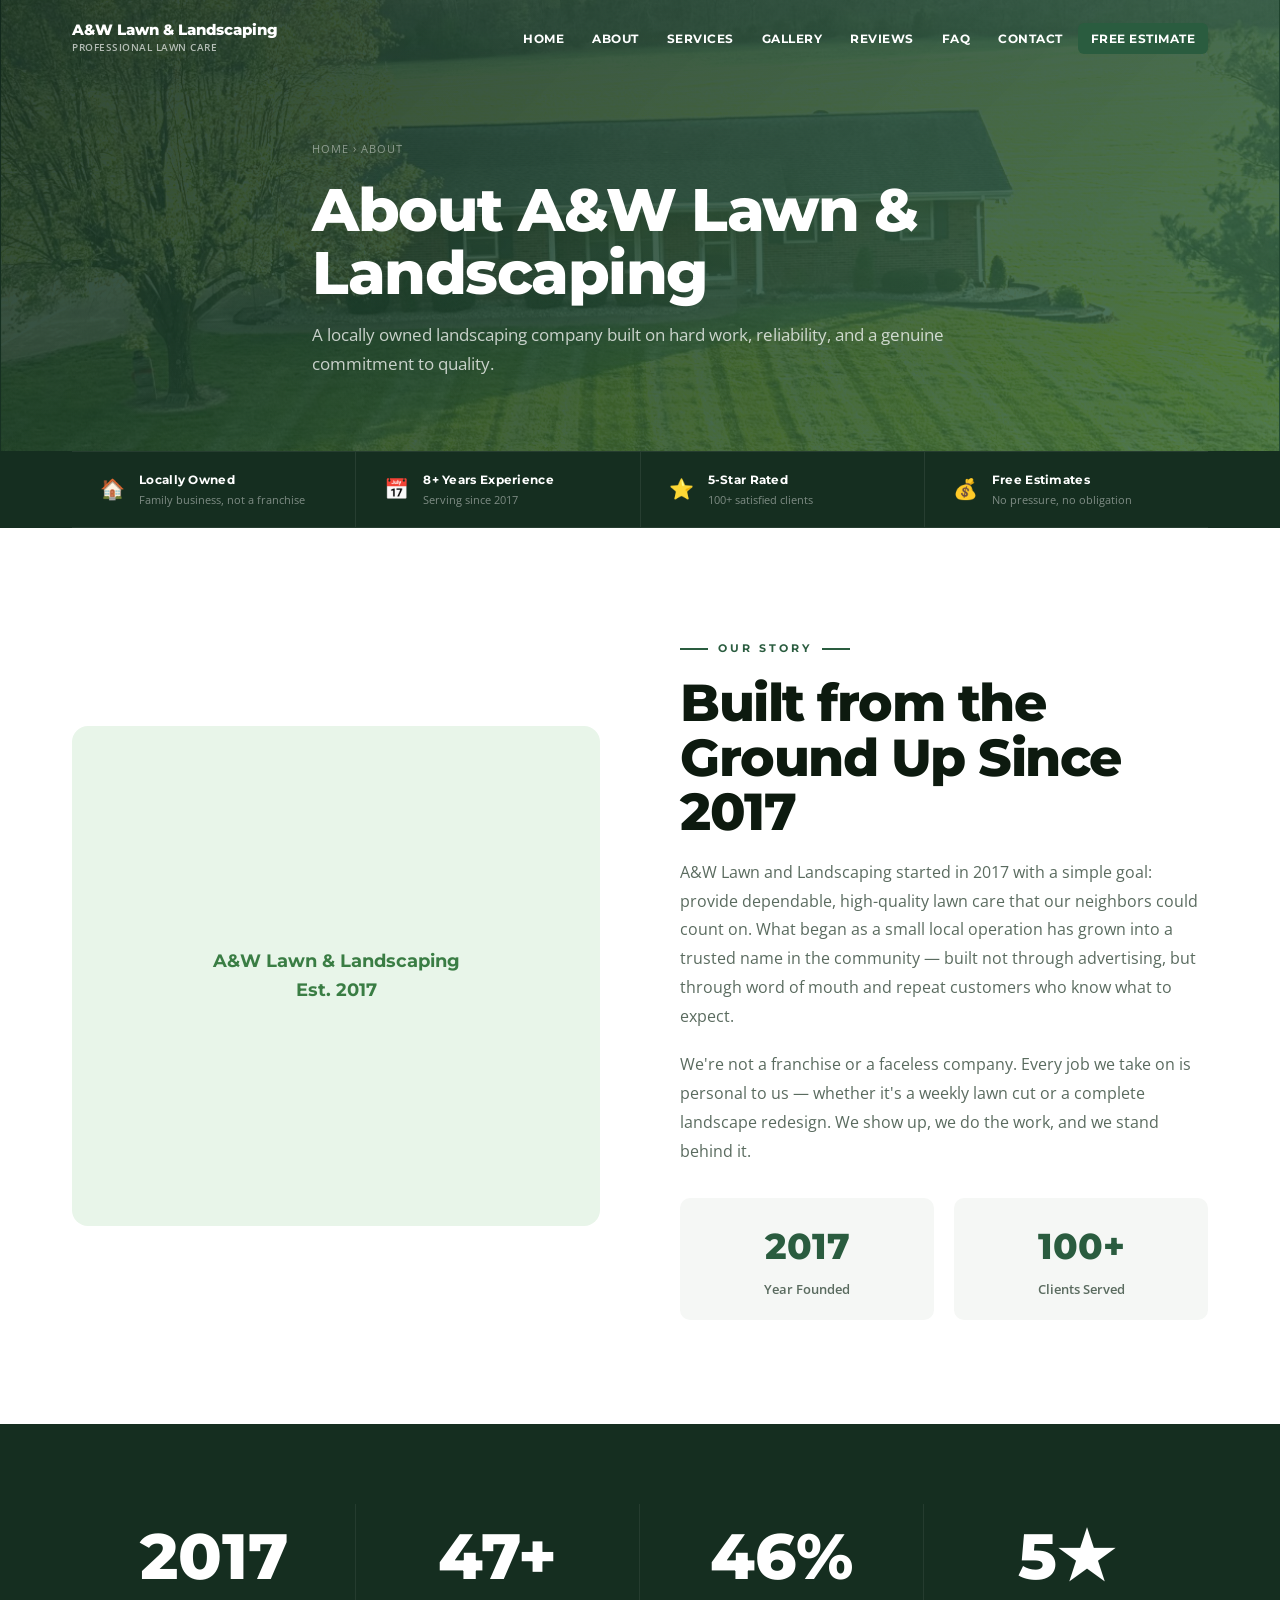
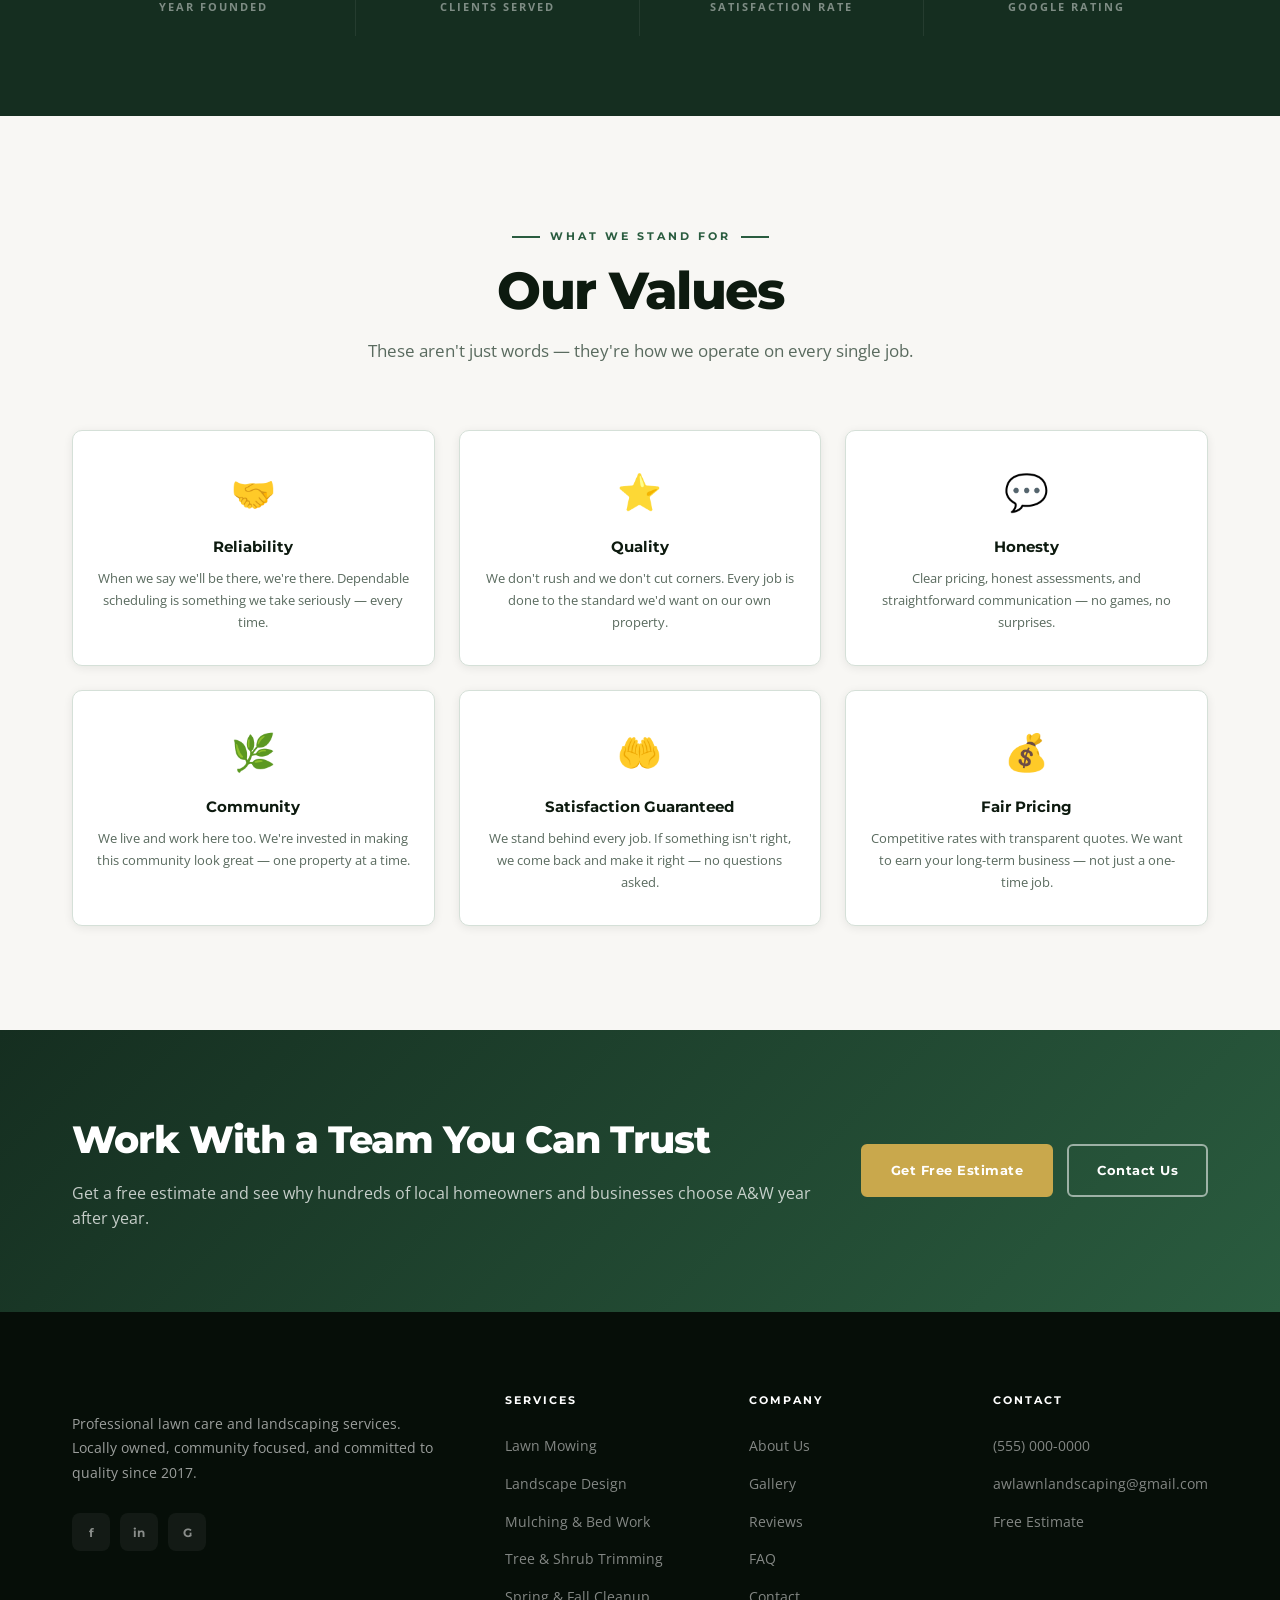
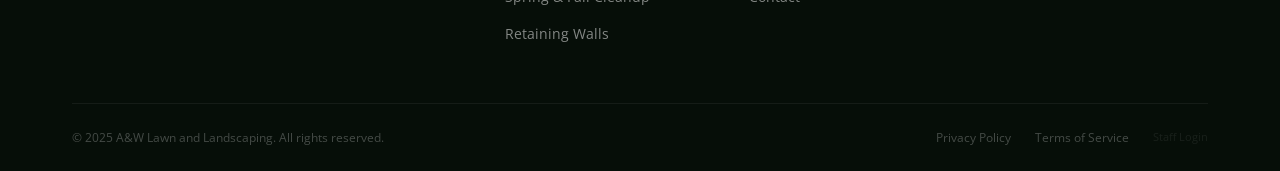
==== commit 91165c1c: "Add files via upload" ====
--- a/aw-lawn-landscaping/about.html
+++ b/aw-lawn-landscaping/about.html
@@ -60,7 +60,7 @@
             <div style="font-size:13px;color:var(--gray-text);font-weight:600;margin-top:4px;">Year Founded</div>
           </div>
           <div style="background:var(--gray-bg);border-radius:var(--radius);padding:20px;text-align:center;">
-            <div style="font-family:var(--font-heading);font-size:36px;font-weight:800;color:var(--primary);">500+</div>
+            <div style="font-family:var(--font-heading);font-size:36px;font-weight:800;color:var(--primary);">100+</div>
             <div style="font-size:13px;color:var(--gray-text);font-weight:600;margin-top:4px;">Clients Served</div>
           </div>
         </div>
@@ -129,5 +129,6 @@
   navLinks.querySelectorAll('a').forEach(l=>{l.addEventListener('click',()=>{navLinks.classList.remove('open');});});
 </script>
 <script src="js/main.js"></script>
+
 </body>
 </html>
--- a/aw-lawn-landscaping/css/styles.css
+++ b/aw-lawn-landscaping/css/styles.css
@@ -1,4 +1,4 @@
-*,*::before,*::after{box-sizing:border-box;margin:0;padding:0;}
+﻿*,*::before,*::after{box-sizing:border-box;margin:0;padding:0;}
 :root{
   --primary:#2A5C3F;
   --primary-dark:#152E20;
@@ -88,7 +88,7 @@
 .nav-toggle span{display:block;width:24px;height:2px;background:white;border-radius:2px;transition:var(--transition);}
 .navbar.scrolled .nav-toggle span{background:var(--dark);}
 
-/* ===== HERO — full screen premium ===== */
+/* ===== HERO â€” full screen premium ===== */
 .hero{
   position:relative;min-height:100vh;display:flex;align-items:center;
   overflow:hidden;background:var(--primary-dark);
@@ -117,7 +117,12 @@
 .hero-cta-row{display:flex;gap:14px;flex-wrap:wrap;}
 
 /* ===== Page Hero ===== */
-.page-hero{background:linear-gradient(135deg,var(--primary-dark) 0%,var(--primary) 100%);padding:140px 0 72px;overflow:visible;}
+.page-hero{
+  position:relative;padding:140px 0 72px;overflow:visible;
+  background:
+    linear-gradient(135deg,rgba(21,46,32,0.88) 0%,rgba(42,92,63,0.82) 100%),
+    url('../images/img5.png') center 65%/cover no-repeat;
+}
 .page-hero-inner{max-width:720px;}
 .breadcrumb{font-size:11px;color:rgba(255,255,255,0.45);margin-bottom:20px;letter-spacing:1px;text-transform:uppercase;}
 .breadcrumb a{color:rgba(255,255,255,0.45);text-decoration:none;}
@@ -134,7 +139,7 @@
 .trust-item-text h4{font-family:var(--font-heading);font-size:12px;font-weight:700;color:white;margin-bottom:2px;letter-spacing:0.3px;}
 .trust-item-text p{font-size:11px;color:rgba(255,255,255,0.45);}
 
-/* ===== Services Showcase — split full-width ===== */
+/* ===== Services Showcase â€” split full-width ===== */
 .showcase-item{display:grid;grid-template-columns:1.2fr 1fr;min-height:300px;border-bottom:1px solid var(--gray-border);}
 .showcase-item.reverse{grid-template-columns:1fr 1.2fr;}
 .showcase-item.reverse .showcase-img{order:2;}
@@ -244,11 +249,7 @@
 .why-list{display:flex;flex-direction:column;gap:28px;margin-top:36px;}
 .why-item{display:flex;gap:18px;align-items:flex-start;}
 .why-icon{width:48px;height:48px;border-radius:12px;background:var(--primary-pale);display:flex;align-items:center;justify-content:center;font-size:20px;flex-shrink:0;}
-.why-check{
-  width:28px;height:28px;border-radius:50%;background:var(--primary);
-  color:white;font-size:13px;font-weight:800;flex-shrink:0;
-  display:flex;align-items:center;justify-content:center;margin-top:2px;
-}
+.why-check{width:28px;height:28px;border-radius:50%;background:var(--primary);color:white;font-size:13px;font-weight:800;flex-shrink:0;display:flex;align-items:center;justify-content:center;margin-top:2px;}
 .why-item h4{font-family:var(--font-heading);font-size:14px;font-weight:700;color:var(--dark);margin-bottom:5px;}
 .why-item p{font-size:14px;color:var(--gray-text);line-height:1.65;}
 .why-img-wrap{position:relative;}
@@ -258,7 +259,7 @@
 .why-img-badge .label{font-size:10px;font-weight:700;letter-spacing:2px;opacity:0.85;margin-top:4px;text-transform:uppercase;}
 
 /* ===== Process Steps ===== */
-.process-steps-v2{display:grid;grid-template-columns:repeat(4,1fr);gap:0 0;margin-top:64px;position:relative;}
+.process-steps-v2{display:grid;grid-template-columns:repeat(4,1fr);margin-top:64px;position:relative;}
 .process-steps-v2::before{content:'';position:absolute;top:27px;left:calc(12.5% + 28px);right:calc(12.5% + 28px);height:1px;background:var(--gray-border);z-index:0;}
 .process-step-v2{text-align:center;padding:0 20px;}
 .step-circle{width:52px;height:52px;border-radius:50%;background:var(--primary);color:white;font-family:var(--font-heading);font-size:18px;font-weight:800;display:flex;align-items:center;justify-content:center;margin:0 auto 20px;position:relative;z-index:1;box-shadow:0 0 0 6px white,0 0 0 7px var(--primary-pale);}
@@ -273,6 +274,12 @@
 .form-group input,.form-group select,.form-group textarea{padding:13px 16px;border:1.5px solid var(--gray-border);border-radius:8px;font-family:var(--font-body);font-size:14px;color:var(--dark);background:white;transition:var(--transition);outline:none;}
 .form-group input:focus,.form-group select:focus,.form-group textarea:focus{border-color:var(--primary);box-shadow:0 0 0 3px rgba(42,92,63,0.1);}
 .form-group textarea{resize:vertical;min-height:120px;}
+.service-checks{display:flex;flex-wrap:wrap;gap:10px;margin-top:6px;}
+.service-check-item{cursor:pointer;}
+.service-check-item input[type="checkbox"]{display:none;}
+.service-check-item span{display:inline-flex;align-items:center;padding:10px 16px;border:1.5px solid var(--gray-border);border-radius:6px;font-family:var(--font-heading);font-size:12px;font-weight:700;color:var(--gray-text);background:white;transition:all 0.2s ease;user-select:none;letter-spacing:0.3px;}
+.service-check-item span:hover{border-color:var(--primary);color:var(--primary);}
+.service-check-item input[type="checkbox"]:checked+span{background:var(--primary);color:white;border-color:var(--primary);}
 
 /* ===== Contact ===== */
 .contact-grid{display:grid;grid-template-columns:1fr 1fr;gap:80px;align-items:start;}
@@ -433,21 +440,17 @@
   .process-steps-v2{grid-template-columns:1fr 1fr;row-gap:56px;}
   .process-steps-v2::before{display:none;}
   .values-grid{grid-template-columns:1fr 1fr;}
-  .credential-row{grid-template-columns:1fr 1fr;}
-  .credential-item:nth-child(2){border-right:none;}
-  .credential-item:nth-child(3){border-top:1px solid var(--gray-border);}
-  .credential-item:nth-child(4){border-right:none;border-top:1px solid var(--gray-border);}
-  .trust-bar-inner{flex-wrap:wrap;}
-  .trust-item{flex:1 0 50%;border-right:none;border-bottom:1px solid rgba(255,255,255,0.08);}
   .testimonials-layout{grid-template-columns:1fr;}
   .cta-inner{flex-direction:column;text-align:center;}
   .cta-actions{justify-content:center;}
   .estimate-banner-inner{flex-direction:column;text-align:center;}
+  .trust-bar-inner{flex-wrap:wrap;}
+  .trust-item{flex:1 0 50%;border-right:none;border-bottom:1px solid rgba(255,255,255,0.08);}
 }
 @media(max-width:768px){
   .container{padding:0 20px;}
   .section{padding:72px 0;}
-  .hero-inner{padding:120px 0 180px;}
+  .hero-inner{padding:120px 0 100px;}
   .hero-display{letter-spacing:-2px;}
   .nav-links{display:none;position:fixed;top:76px;left:0;right:0;background:white;flex-direction:column;padding:16px;box-shadow:var(--shadow-md);gap:4px;z-index:999;}
   .nav-links.open{display:flex;}
@@ -465,8 +468,8 @@
   .admin-layout{grid-template-columns:1fr;}
   .admin-sidebar{display:none;}
   .process-steps-v2{grid-template-columns:1fr 1fr;row-gap:48px;}
-  .hero-stats-row{grid-template-columns:1fr 1fr;}
   .showcase-content{padding:32px 24px;}
+  .showcase-img{height:260px;}
 }
 @media(max-width:480px){
   .editorial-grid{display:flex;flex-direction:column;gap:10px;}
@@ -474,5 +477,5 @@
   .gallery-full-grid{grid-template-columns:1fr;}
   .dark-stats-grid{grid-template-columns:1fr 1fr;}
   .process-steps-v2{grid-template-columns:1fr;}
-  .hero-stats-row{grid-template-columns:1fr 1fr;}
-}
+}
+
